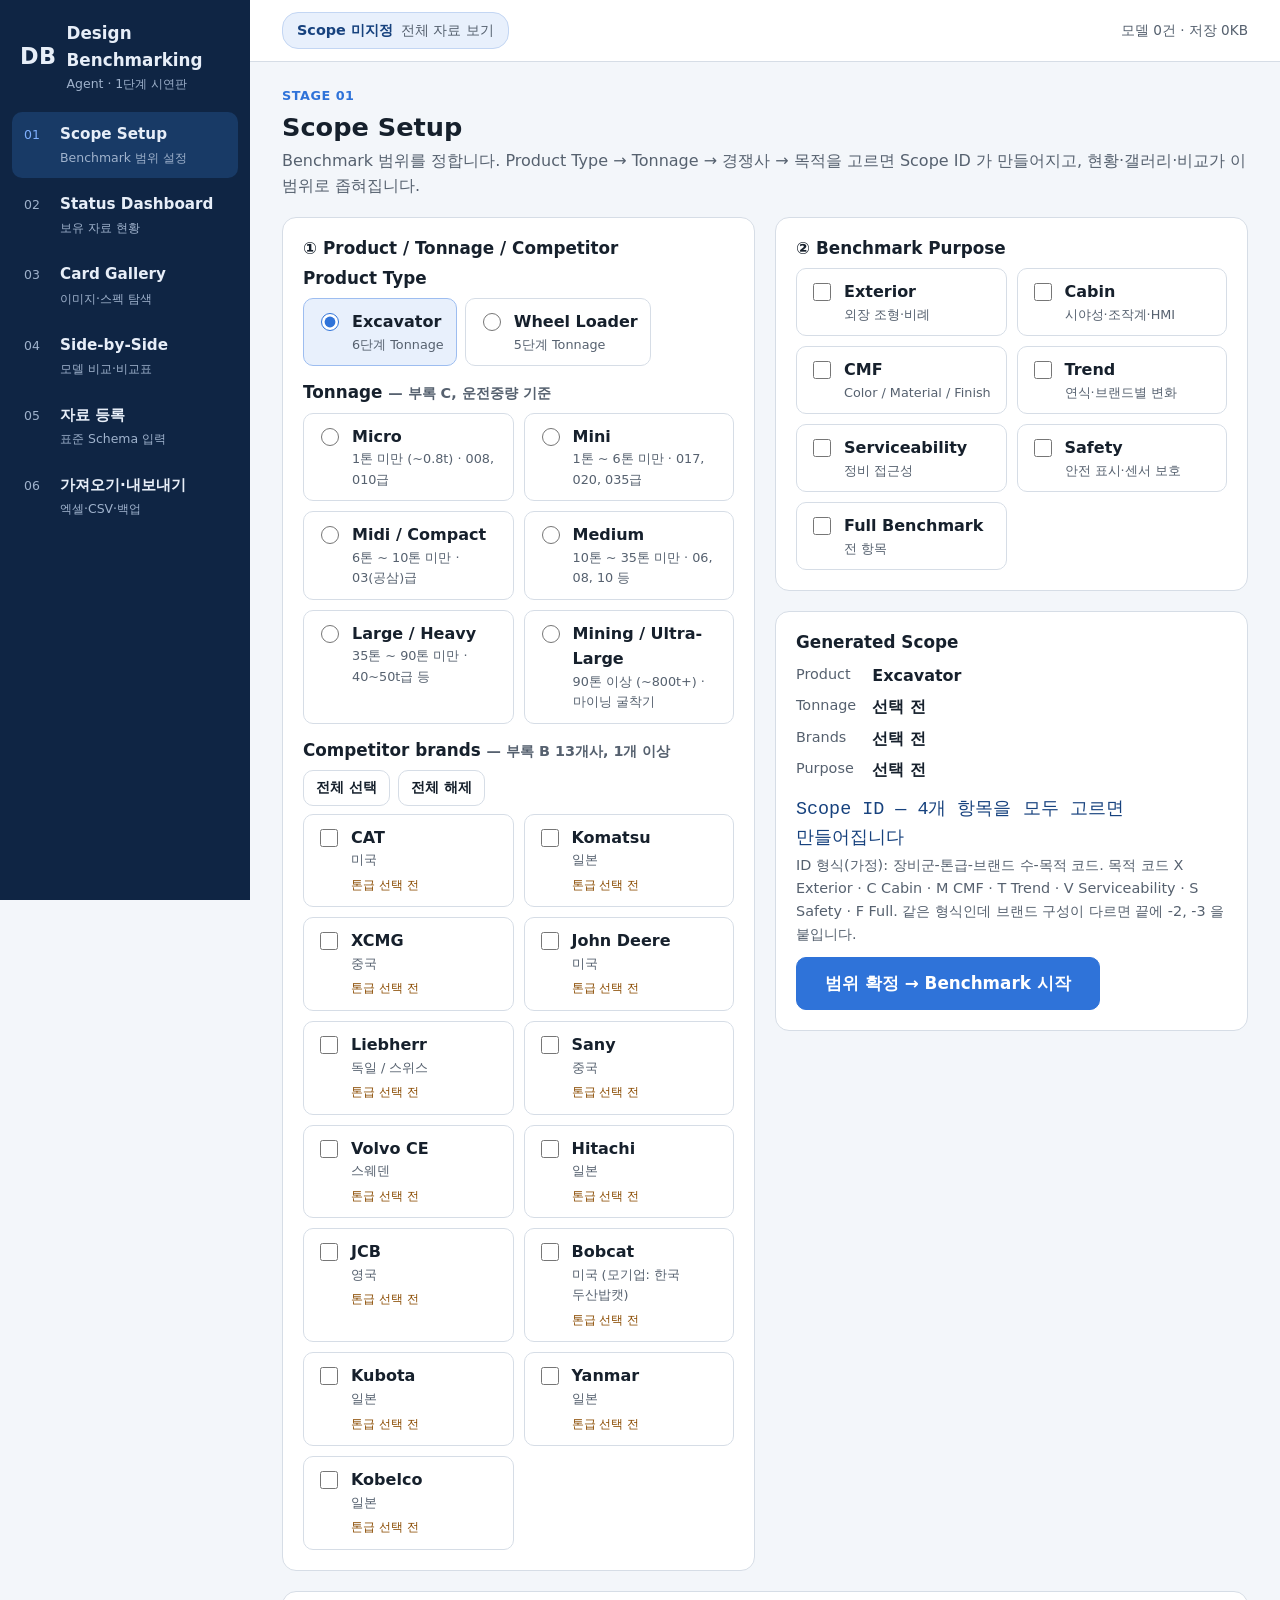
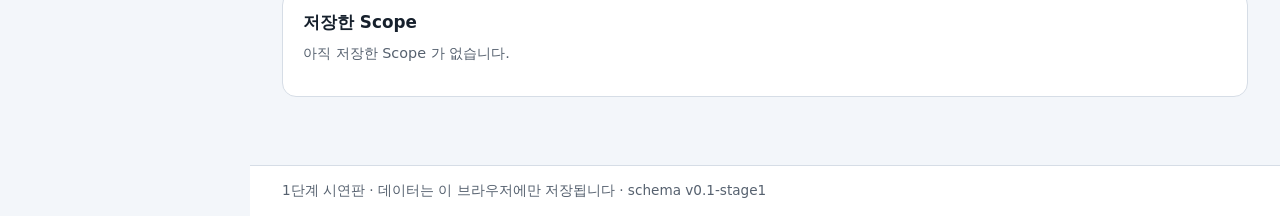
==== index.html @ 69546112 "1단계 개발 — Design Benchmarking 도구 (Scope 설정·자료 등록·대시보드·갤러리·나란히 비교·내보내기) Co-Authored-By: Claude Opus 5." ====
<!doctype html>
<html lang="ko">
<head>
  <meta charset="utf-8">
  <meta name="viewport" content="width=device-width, initial-scale=1">
  <title>Design Benchmarking Agent — 1단계</title>
  <meta name="description" content="Product Type·Tonnage·경쟁사·목적으로 Scope를 정하고, 경쟁사 장비 자료를 표준 Schema로 등록해 현황·갤러리·Side-by-Side 비교·비교표 내보내기를 하는 브라우저 도구(1단계 시연판)">
  <meta name="robots" content="noindex">
  <link rel="stylesheet" href="css/style.css">
</head>
<body>
  <a class="skip" href="#main">본문으로 건너뛰기</a>
  <div class="shell">
    <aside class="side" aria-label="주 메뉴">
      <a class="brand" href="#/scope">
        <span class="brand-mark" aria-hidden="true">DB</span>
        <span class="brand-text">
          <span class="brand-name">Design Benchmarking</span>
          <span class="brand-sub">Agent · 1단계 시연판</span>
        </span>
      </a>
      <nav class="nav" id="nav"></nav>
    </aside>

    <div class="body">
      <header class="topbar">
        <a class="scope-chip" id="scopeChip" href="#/scope"></a>
        <span class="topbar-note" id="storeNote"></span>
      </header>
      <div id="sampleBanner" class="sample-banner" hidden></div>
      <main id="main" class="main" tabindex="-1"></main>
      <footer class="site-footer">
        1단계 시연판 · 데이터는 이 브라우저에만 저장됩니다 · schema <span id="schemaVer"></span>
      </footer>
    </div>
  </div>

  <div id="toast" class="toast" role="status" aria-live="polite" hidden></div>

  <dialog id="dialog" class="dialog">
    <form method="dialog" class="dialog-body">
      <h2 id="dialogTitle"></h2>
      <div id="dialogContent"></div>
      <div class="dialog-actions" id="dialogActions"></div>
    </form>
  </dialog>

  <!-- 로컬 파일(file://)로 열어도 돌도록 module 이 아닌 일반 스크립트로 불러옵니다 -->
  <script src="vendor/xlsx.full.min.js"></script>
  <script src="js/logic.js"></script>
  <script src="js/sample-data.js"></script>
  <script src="js/store.js"></script>
  <script src="js/app.js"></script>
</body>
</html>
---- css/style.css ----
/* Design Benchmarking Agent — 1단계 화면 스타일
   화면 구성은 제출자 웹 프로토타입(짙은 남색 사이드바 + 밝은 본문 + 파란 강조)을 따릅니다.
   360px 까지 반응형, 좁은 화면에서는 사이드바가 위쪽 메뉴로 바뀝니다. */
:root {
  --container-pad: 16px;
  --bg: #f3f6fa;
  --surface: #ffffff;
  --text: #16202c;
  --muted: #56616f;
  --line: #d6dde6;
  --primary: #2f73d9;
  --primary-dark: #215cb4;
  --primary-soft: #e8f0fc;
  --on-primary: #ffffff;
  --side: #0f2544;
  --side-2: #183a66;
  --on-side: #e7eef8;
  --on-side-muted: #9fb2cc;
  --danger: #b3261e;
  --warn-bg: #fff4d6;
  --ok: #1b6e3a;
  --fact: #1b6e3a;
  --obs: #8a4b00;
  --radius: 10px;
}
@media (min-width: 640px) { :root { --container-pad: 24px; } }
@media (min-width: 1024px) { :root { --container-pad: 32px; } }

*, *::before, *::after { box-sizing: border-box; }
html { -webkit-text-size-adjust: 100%; }
body {
  margin: 0;
  background: var(--bg);
  color: var(--text);
  font-family: "Pretendard", "Apple SD Gothic Neo", "Malgun Gothic", "Noto Sans KR", system-ui, sans-serif;
  font-size: 16px;
  line-height: 1.6;
  word-break: keep-all;
  overflow-wrap: break-word;
}
button, input, select, textarea { font: inherit; color: inherit; }
input[type="file"] { max-width: 100%; }
img { max-width: 100%; display: block; }
h1, h2, h3 { line-height: 1.3; margin: 0 0 .5em; }
h1 { font-size: 1.6rem; }
h2 { font-size: 1.2rem; }
h3 { font-size: 1.05rem; }
p { margin: 0 0 .75em; }
a { color: var(--primary); }
.sr { position: absolute; width: 1px; height: 1px; overflow: hidden; clip: rect(0 0 0 0); white-space: nowrap; }
.skip { position: absolute; left: -999px; }
.skip:focus { left: 8px; top: 8px; background: #fff; padding: 8px; z-index: 50; }
[hidden] { display: none !important; }

/* ── 뼈대: 사이드바 + 본문 ─────────────────── */
.shell { display: grid; grid-template-columns: 250px minmax(0, 1fr); min-height: 100vh; }
.side { background: var(--side); color: var(--on-side); padding: 20px 12px; position: sticky; top: 0; height: 100vh; overflow-y: auto; }
.brand { display: flex; align-items: center; gap: 10px; text-decoration: none; color: var(--on-side); padding: 0 8px 18px; }
.brand-mark { font-weight: 800; font-size: 1.4rem; letter-spacing: .02em; }
.brand-text { display: flex; flex-direction: column; min-width: 0; }
.brand-name { font-weight: 800; font-size: 1.05rem; }
.brand-sub { font-size: .78rem; color: var(--on-side-muted); }
.nav { display: flex; flex-direction: column; gap: 4px; }
.nav a {
  display: grid; grid-template-columns: 28px minmax(0, 1fr); gap: 2px 8px; align-items: baseline;
  padding: 10px 12px; border-radius: var(--radius); color: var(--on-side); text-decoration: none;
}
.nav a .no { font-size: .78rem; color: var(--on-side-muted); }
.nav a .t { font-weight: 700; font-size: .95rem; }
.nav a .s { grid-column: 2; font-size: .78rem; color: var(--on-side-muted); }
.nav a:hover { background: rgba(255, 255, 255, .06); }
.nav a[aria-current="page"] { background: var(--side-2); }
.nav a[aria-current="page"] .no { color: #7fb0ff; }

.body { min-width: 0; display: flex; flex-direction: column; }
.topbar {
  display: flex; flex-wrap: wrap; align-items: center; gap: 8px 16px;
  padding: 12px var(--container-pad); background: var(--surface); border-bottom: 1px solid var(--line);
  position: sticky; top: 0; z-index: 10;
}
.scope-chip {
  display: inline-flex; flex-wrap: wrap; gap: 2px 8px; align-items: center; min-width: 0; max-width: 100%;
  padding: 6px 14px; border-radius: 16px; background: var(--primary-soft); border: 1px solid #c3d6f3;
  color: #17427e; font-weight: 700; font-size: .9rem; text-decoration: none;
}
.scope-chip .dim { font-weight: 500; color: var(--muted); }
.topbar-note { margin-left: auto; font-size: .85rem; color: var(--muted); }
.sample-banner { background: var(--warn-bg); border-bottom: 1px solid #e8cf85; color: #5a4400; font-size: .92rem; padding: 8px var(--container-pad); }
.main { padding: 24px var(--container-pad) 48px; width: 100%; max-width: calc(1280px + 2 * var(--container-pad)); }
.main:focus { outline: none; }
.site-footer { margin-top: auto; border-top: 1px solid var(--line); background: var(--surface); color: var(--muted); font-size: .85rem; padding: 14px var(--container-pad); }

@media (max-width: 1023px) {
  .shell { grid-template-columns: minmax(0, 1fr); }
  .side { position: static; height: auto; padding: 12px var(--container-pad); }
  .brand { padding: 0 0 10px; }
  .nav { flex-direction: row; flex-wrap: wrap; gap: 4px; }
  .nav a { display: inline-flex; gap: 6px; padding: 6px 10px; }
  .nav a .s { display: none; }
  .topbar { position: static; }
}

/* ── 공통 부품 ─────────────────────────── */
.stage { font-size: .8rem; font-weight: 800; color: var(--primary); letter-spacing: .04em; margin-bottom: 4px; }
.page-head { display: flex; flex-wrap: wrap; align-items: flex-end; gap: 8px 16px; margin-bottom: 18px; }
.page-head .titles { margin-right: auto; min-width: 0; }
.page-head h1 { margin: 0; }
.page-head .lead { color: var(--muted); margin: 4px 0 0; }
.card { background: var(--surface); border: 1px solid var(--line); border-radius: 14px; padding: 20px; margin-bottom: 20px; min-width: 0; }
.card > h2 { font-size: 1.05rem; }
.note { color: var(--muted); font-size: .9rem; }
.grid-2 { display: grid; grid-template-columns: repeat(2, minmax(0, 1fr)); gap: 20px; }
@media (max-width: 900px) { .grid-2 { grid-template-columns: minmax(0, 1fr); } }

.btn {
  display: inline-flex; align-items: center; justify-content: center; gap: 8px;
  min-height: 44px; padding: 8px 16px; border-radius: var(--radius);
  border: 1px solid var(--line); background: var(--surface); cursor: pointer; font-weight: 700; text-decoration: none; color: var(--text);
}
.btn:hover { border-color: var(--primary); }
.btn:disabled { opacity: .5; cursor: not-allowed; }
.btn-primary { background: var(--primary); color: var(--on-primary); border-color: var(--primary); }
.btn-primary:hover { background: var(--primary-dark); }
.btn-danger { color: var(--danger); border-color: var(--danger); }
.btn-sm { min-height: 36px; padding: 4px 12px; font-size: .9rem; }
.btn-big { min-height: 52px; font-size: 1.05rem; padding: 12px 28px; }
.btn-row { display: flex; flex-wrap: wrap; gap: 8px; }

/* 선택 칸(Scope Setup) */
.seg { display: flex; flex-wrap: wrap; gap: 8px; }
.opt-grid { display: grid; grid-template-columns: repeat(auto-fill, minmax(180px, 1fr)); gap: 10px; }
.opt {
  position: relative; display: flex; gap: 10px; align-items: flex-start; padding: 10px 12px; min-height: 52px;
  border: 1px solid var(--line); border-radius: var(--radius); background: var(--surface); cursor: pointer; min-width: 0;
}
.opt input { margin-top: 4px; flex: none; width: 18px; height: 18px; accent-color: var(--primary); }
.opt .t { font-weight: 700; display: block; }
.opt .s { font-size: .8rem; color: var(--muted); display: block; }
.opt:has(input:checked) { background: var(--primary-soft); border-color: #9dbdf0; }
.opt .avail { font-size: .78rem; color: var(--muted); }
.opt .avail.zero { color: var(--obs); }
.summary { display: grid; grid-template-columns: max-content minmax(0, 1fr); gap: 6px 16px; margin: 0; }
.summary dt { color: var(--muted); font-size: .9rem; }
.summary dd { margin: 0; font-weight: 700; min-width: 0; }
.scope-id { font-family: ui-monospace, Menlo, Consolas, monospace; font-size: 1.15rem; color: #17427e; }

/* 양식 */
.form-grid { display: grid; grid-template-columns: repeat(3, minmax(0, 1fr)); gap: 14px 18px; }
.form-grid .span-all { grid-column: 1 / -1; }
@media (max-width: 1100px) { .form-grid { grid-template-columns: repeat(2, minmax(0, 1fr)); } }
@media (max-width: 560px) { .form-grid { grid-template-columns: minmax(0, 1fr); } }
.field { display: flex; flex-direction: column; gap: 4px; min-width: 0; }
.field > span { font-weight: 700; font-size: .9rem; }
.field > span .req { color: var(--danger); margin-left: 4px; }
.field input, .field select, .field textarea {
  width: 100%; min-height: 44px; padding: 8px 10px; border: 1px solid var(--line); border-radius: var(--radius); background: var(--surface);
}
.field textarea { min-height: 80px; resize: vertical; }
.field .hint { font-size: .82rem; color: var(--muted); }
.field .err { color: var(--danger); font-size: .88rem; }
.field.invalid input, .field.invalid select, .field.invalid textarea { border-color: var(--danger); }
fieldset.block { border: 1px solid var(--line); border-radius: 14px; padding: 16px 18px 18px; margin: 0 0 18px; background: var(--surface); min-width: 0; }
fieldset.block legend { font-weight: 800; padding: 0 6px; }
.kind { display: inline-block; font-size: .75rem; font-weight: 800; padding: 1px 8px; border-radius: 999px; margin-left: 6px; vertical-align: middle; }
.kind.fact { background: #e3f3e8; color: var(--fact); }
.kind.obs { background: #fdf0dc; color: var(--obs); }
.kind.meta { background: #eef1f5; color: var(--muted); }
.submit-bar { display: flex; justify-content: flex-end; gap: 8px; flex-wrap: wrap; position: sticky; bottom: 0; background: var(--bg); padding: 12px 0; }

/* 이미지 목록(등록 화면) */
.media-list { display: grid; grid-template-columns: repeat(auto-fill, minmax(200px, 1fr)); gap: 12px; margin-top: 12px; }
.media-item { border: 1px solid var(--line); border-radius: var(--radius); padding: 8px; display: flex; flex-direction: column; gap: 6px; min-width: 0; background: #fafbfd; }
.media-item .thumb { aspect-ratio: 4 / 3; background: #e9eef4; border-radius: 6px; display: flex; align-items: center; justify-content: center; overflow: hidden; color: var(--muted); font-size: .85rem; text-align: center; padding: 6px; }
.media-item .thumb img { width: 100%; height: 100%; object-fit: contain; }
.media-item select, .media-item input { width: 100%; min-height: 38px; padding: 4px 8px; border: 1px solid var(--line); border-radius: 8px; background: #fff; }

/* 표 */
.table-wrap { overflow-x: auto; border: 1px solid var(--line); border-radius: var(--radius); background: var(--surface); }
table.list { width: 100%; border-collapse: collapse; font-size: .92rem; }
table.list th, table.list td { padding: 8px 10px; border-bottom: 1px solid var(--line); text-align: left; vertical-align: top; }
table.list th { background: #eef2f7; white-space: nowrap; }
table.list td.num, table.list th.num { text-align: right; white-space: nowrap; }
table.list td.zero { color: #a3adba; }
table.list tr.differs td { background: #fffaf0; }
table.list td.blk { color: var(--muted); font-size: .82rem; white-space: nowrap; }
.heat-1 { background: #eef4fd; } .heat-2 { background: #d9e7fb; } .heat-3 { background: #bcd4f7; }

/* 통계 타일 */
.tiles { display: grid; grid-template-columns: repeat(4, minmax(0, 1fr)); gap: 12px; margin-bottom: 20px; }
@media (max-width: 900px) { .tiles { grid-template-columns: repeat(2, minmax(0, 1fr)); } }
.tile { background: var(--surface); border: 1px solid var(--line); border-radius: 14px; padding: 14px 16px; min-width: 0; }
.tile .k { font-size: .85rem; color: var(--muted); }
.tile .v { font-size: 1.6rem; font-weight: 800; }

/* 갤러리 */
.filters { display: grid; grid-template-columns: repeat(auto-fit, minmax(150px, 1fr)); gap: 12px; align-items: end; }
.gallery { display: grid; grid-template-columns: repeat(auto-fill, minmax(230px, 1fr)); gap: 16px; }
.mcard { background: var(--surface); border: 1px solid var(--line); border-radius: 14px; overflow: hidden; display: flex; flex-direction: column; min-width: 0; }
.mcard.picked { border-color: var(--primary); box-shadow: 0 0 0 2px var(--primary-soft); }
.mcard .img { aspect-ratio: 4 / 3; background: #e9eef4; display: flex; align-items: center; justify-content: center; color: var(--muted); font-size: .9rem; }
.mcard .img img { width: 100%; height: 100%; object-fit: contain; }
.mcard .bd { padding: 12px 14px; display: flex; flex-direction: column; gap: 6px; flex: 1; }
.mcard .nm { font-weight: 800; }
.mcard .nm a { color: var(--text); text-decoration: none; }
.mcard .nm a:hover { color: var(--primary); }
.mcard .spec { font-size: .85rem; color: var(--muted); }
.mcard .ft { display: flex; flex-wrap: wrap; gap: 6px; padding: 0 14px 14px; }
.tags { display: flex; flex-wrap: wrap; gap: 6px; }
.tag { display: inline-block; padding: 2px 10px; border-radius: 999px; background: var(--primary-soft); color: #17427e; font-size: .78rem; font-weight: 700; }
.tag.muted { background: #eef1f5; color: var(--muted); }
.tag.warn { background: #fdecea; color: #7a1c14; }
.tag.ok { background: #e3f3e8; color: var(--ok); }

/* Side-by-Side */
.sbs { display: grid; gap: 12px; }
.sbs-row { display: grid; grid-template-columns: 120px repeat(var(--n), minmax(0, 1fr)); gap: 12px; align-items: start; }
.sbs-row .lab { font-weight: 800; font-size: .9rem; padding-top: 6px; }
.sbs-cell { background: var(--surface); border: 1px solid var(--line); border-radius: 10px; min-width: 0; overflow: hidden; }
.sbs-cell .img { aspect-ratio: 4 / 3; background: #e9eef4; display: flex; align-items: center; justify-content: center; color: var(--muted); font-size: .85rem; text-align: center; padding: 4px; }
.sbs-cell .img img { width: 100%; height: 100%; object-fit: contain; }
.sbs-cell .cap { padding: 6px 10px; font-weight: 700; font-size: .9rem; }
@media (max-width: 700px) {
  .sbs-row { grid-template-columns: repeat(2, minmax(0, 1fr)); }
  .sbs-row .lab { grid-column: 1 / -1; padding-top: 0; }
}

/* 상세 */
.detail-top { display: grid; grid-template-columns: minmax(0, 3fr) minmax(0, 2fr); gap: 20px; }
@media (max-width: 900px) { .detail-top { grid-template-columns: minmax(0, 1fr); } }
.viewer .main-img { aspect-ratio: 4 / 3; background: #e9eef4; border-radius: 10px; display: flex; align-items: center; justify-content: center; overflow: hidden; color: var(--muted); }
.viewer .main-img img { width: 100%; height: 100%; object-fit: contain; }
.thumbs { display: flex; flex-wrap: wrap; gap: 8px; margin-top: 10px; }
.thumbs button { border: 2px solid var(--line); border-radius: 8px; background: #fff; padding: 4px 8px; cursor: pointer; font-size: .82rem; font-weight: 700; min-height: 36px; }
.thumbs button[aria-pressed="true"] { border-color: var(--primary); color: var(--primary); }
dl.kvs { display: grid; grid-template-columns: max-content minmax(0, 1fr); gap: 4px 14px; margin: 0; font-size: .92rem; }
dl.kvs dt { color: var(--muted); }
dl.kvs dd { margin: 0; min-width: 0; }
.blocks { display: grid; grid-template-columns: repeat(2, minmax(0, 1fr)); gap: 16px; }
@media (max-width: 900px) { .blocks { grid-template-columns: minmax(0, 1fr); } }

/* 가져오기 */
.map-grid { display: grid; grid-template-columns: repeat(auto-fill, minmax(260px, 1fr)); gap: 10px 16px; }
.map-row { display: flex; flex-direction: column; gap: 4px; min-width: 0; border: 1px solid var(--line); border-radius: 10px; padding: 8px 10px; background: #fafbfd; }
.map-row .col { font-weight: 800; }
.map-row .ex { font-size: .8rem; color: var(--muted); overflow: hidden; text-overflow: ellipsis; white-space: nowrap; }
.map-row select { min-height: 38px; border: 1px solid var(--line); border-radius: 8px; padding: 4px 8px; background: #fff; width: 100%; }

.alert { padding: 10px 14px; border-radius: var(--radius); margin: 10px 0; }
.alert.warn { background: #fdecea; color: #7a1c14; }
.alert.info { background: #eaf1fa; color: #123a66; }
.empty { text-align: center; padding: 40px 16px; color: var(--muted); }

/* 대화상자·알림 */
.dialog { border: none; border-radius: 12px; padding: 0; width: min(640px, calc(100vw - 32px)); max-height: calc(100vh - 32px); }
.dialog::backdrop { background: rgba(0, 0, 0, .45); }
.dialog-body { padding: 20px; }
.dialog-actions { display: flex; justify-content: flex-end; gap: 8px; margin-top: 16px; flex-wrap: wrap; }
.toast { position: fixed; left: 50%; bottom: 24px; transform: translateX(-50%); background: #1b2430; color: #fff; padding: 12px 18px; border-radius: var(--radius); z-index: 100; max-width: calc(100vw - 32px); }
.toast.error { background: var(--danger); }

/* 인쇄: 비교표만 */
@media print {
  .side, .topbar, .site-footer, .sample-banner, .no-print, .toast { display: none !important; }
  .shell { display: block; }
  body { background: #fff; font-size: 11pt; }
  .main { padding: 0; max-width: none; }
  .card { border: none; padding: 0; }
  .table-wrap { overflow: visible; border: none; }
  table.list th, table.list td { padding: 4px 6px; }
  .print-only { display: block !important; }
  .sbs-row { break-inside: avoid; }
}
.print-only { display: none; }
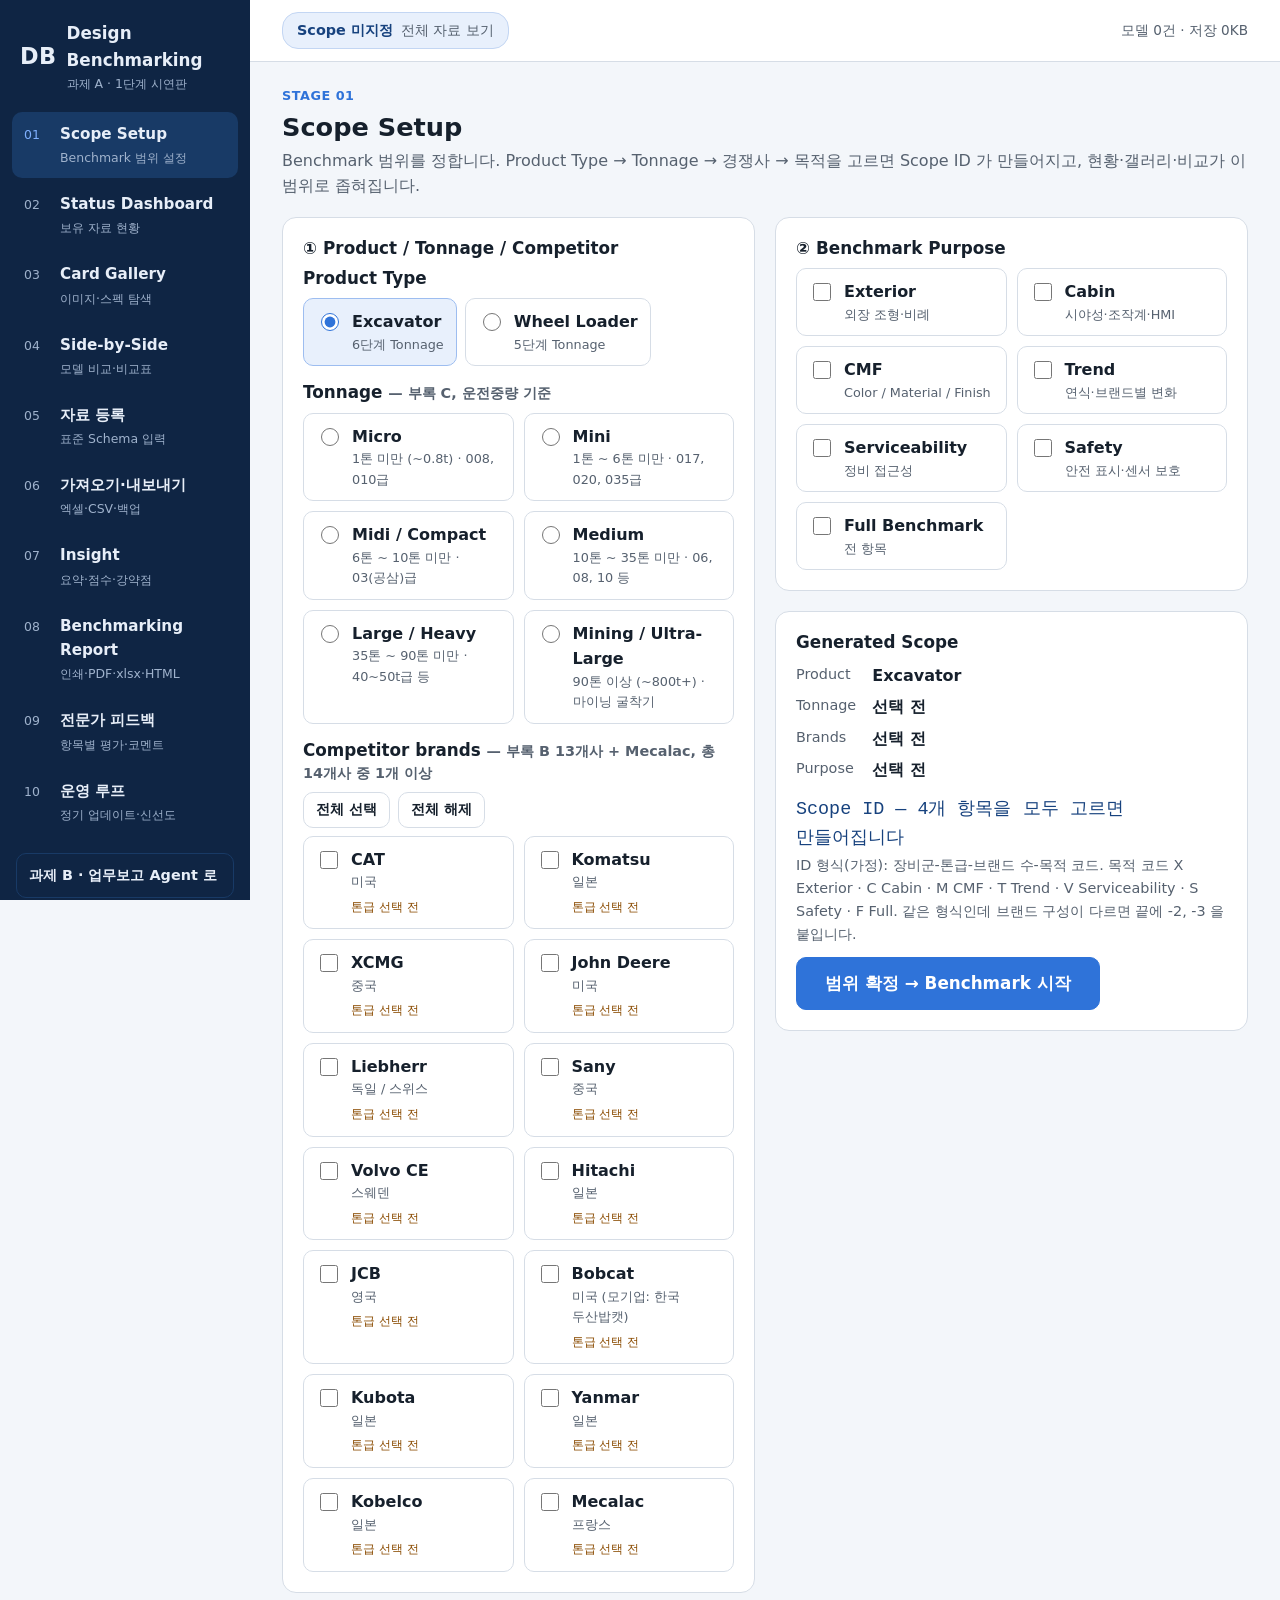
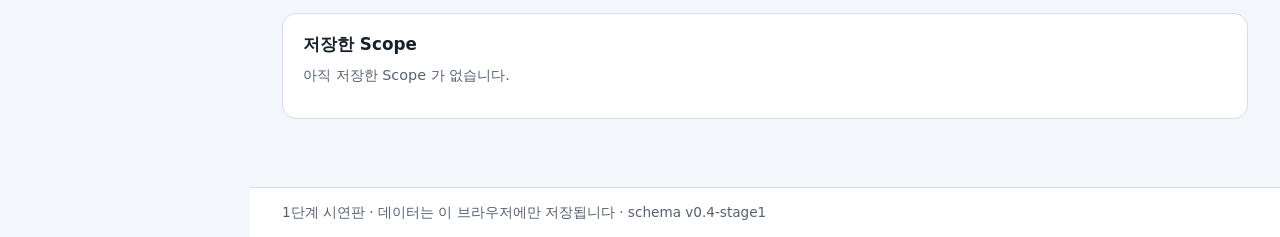
==== commit ac43698e: "오후 늦게 답변 반영 — 과제 A 평가 기준 자료 8기준·20년, 과제 B 클래식 Outlook 내보내기·주간 양식 표, 공용 사내 LLM(OpenAI 호환) 연결 과제 A - 평" ====
--- a/index.html
+++ b/index.html
@@ -16,10 +16,11 @@
         <span class="brand-mark" aria-hidden="true">DB</span>
         <span class="brand-text">
           <span class="brand-name">Design Benchmarking</span>
-          <span class="brand-sub">Agent · 1단계 시연판</span>
+          <span class="brand-sub">과제 A · 1단계 시연판</span>
         </span>
       </a>
       <nav class="nav" id="nav"></nav>
+      <a class="side-switch" href="report/index.html">과제 B · 업무보고 Agent 로</a>
     </aside>
 
     <div class="body">
@@ -50,6 +51,8 @@
   <script src="js/logic.js"></script>
   <script src="js/sample-data.js"></script>
   <script src="js/store.js"></script>
+  <script src="js/ai-endpoint.js"></script>
+  <script src="js/ai-panel.js"></script>
   <script src="js/app.js"></script>
 </body>
 </html>
--- a/css/style.css
+++ b/css/style.css
@@ -259,6 +259,26 @@
 .toast.error { background: var(--danger); }
 
 /* 인쇄: 비교표만 */
+/* ── 2026-09-29 추가: 07 Insight · 08 Report · 09 피드백 · 10 운영 루프 ── */
+table.list td.up { background: #e3f4e8; }
+table.list td.down { background: #fde8e6; }
+table.list tr.sum th, table.list tr.sum td { background: #eef2f7; font-weight: 700; }
+table.list td.pre { white-space: pre-line; min-width: 200px; }
+.sw-grid { display: grid; grid-template-columns: repeat(auto-fit, minmax(min(100%, 260px), 1fr)); gap: 12px; }
+.sw-card { border: 1px solid var(--line); border-radius: var(--radius); padding: 12px 14px; min-width: 0; }
+.sw-card h3 { margin: 0 0 6px; }
+.sw-card ul { margin: 2px 0 8px; padding-left: 20px; }
+.sw-k { font-weight: 800; font-size: .88rem; }
+.sw-k.ok { color: var(--ok); }
+.sw-k.bad { color: var(--danger); }
+ol.loop { list-style: none; margin: 0; padding: 0; display: grid; gap: 8px; }
+ol.loop li { display: flex; flex-wrap: wrap; align-items: center; justify-content: space-between; gap: 8px; border: 1px solid var(--line); border-radius: var(--radius); padding: 6px 10px; }
+ol.loop li.done { background: #eef8f1; border-color: #b9dfc5; }
+ol.loop li .opt { border: 0; padding: 0; min-height: 44px; flex: 1 1 220px; }
+.nav a .s.badge-warn { color: #ffd98a; font-weight: 700; }
+.rp-screen { padding: 24px; }
+.rp-screen .rp-fb { margin-top: 8px; }
+
 @media print {
   .side, .topbar, .site-footer, .sample-banner, .no-print, .toast { display: none !important; }
   .shell { display: block; }
@@ -271,3 +291,53 @@
   .sbs-row { break-inside: avoid; }
 }
 .print-only { display: none; }
+
+/* ── 과제 전환 링크 (2026-09-29, 과제 B 추가) ── */
+.side-switch {
+  display: block; margin: 18px 4px 0; padding: 10px 12px; border: 1px solid var(--side-2); border-radius: var(--radius);
+  color: var(--on-side); text-decoration: none; font-weight: 700; font-size: .9rem;
+}
+.side-switch:hover { background: rgba(255, 255, 255, .06); }
+@media (max-width: 1023px) { .side-switch { display: inline-block; margin: 8px 0 0; padding: 6px 10px; } }
+
+/* ── 과제 B · 업무보고 Agent ── */
+.drop { display: flex; flex-wrap: wrap; align-items: center; gap: 10px 16px; padding: 22px; border: 2px dashed var(--line); border-radius: 14px; background: #fafbfd; margin-bottom: 12px; }
+.drop.over { border-color: var(--primary); background: var(--primary-soft); }
+.btn input[type="file"] { position: absolute; width: 1px; height: 1px; overflow: hidden; clip: rect(0 0 0 0); }
+.btn { position: relative; }
+.pj-rows { display: grid; gap: 10px; margin-bottom: 12px; }
+.pj-row { display: grid; grid-template-columns: minmax(0, 1fr) minmax(0, 2fr) auto; gap: 10px; align-items: end; }
+@media (max-width: 700px) { .pj-row { grid-template-columns: minmax(0, 1fr); } }
+.nowrap { white-space: nowrap; }
+.att { font-size: .82rem; color: var(--muted); }
+a.evlink { display: inline-block; margin: 0 6px 2px 0; font-weight: 800; font-size: .85rem; }
+table.list.items td { min-width: 90px; }
+table.list.items td.wide { min-width: 260px; }
+table.list.items select, table.list.items input[type="text"], table.list.items input[type="date"], table.list.items textarea {
+  width: 100%; min-height: 36px; padding: 4px 6px; border: 1px solid var(--line); border-radius: 8px; background: #fff;
+}
+table.list.items textarea { resize: vertical; }
+table.list tr.excluded td { opacity: .5; }
+table.list tr.inferred textarea { font-style: italic; }
+.mono { font-family: ui-monospace, Menlo, Consolas, monospace; font-size: .85rem; }
+.steps { margin: 8px 0 12px; padding-left: 22px; }
+.steps li { margin: 4px 0; }
+pre.mail-body { white-space: pre-wrap; word-break: keep-all; overflow-wrap: break-word; font-family: inherit; background: #fafbfd; border: 1px solid var(--line); border-radius: var(--radius); padding: 12px 14px; margin: 0 0 10px; }
+.paper { padding: 28px; }
+.paper .rp h1 { font-size: 1.4rem; }
+.paper .rp h2 { font-size: 1.1rem; }
+.paper .rp a.ev { text-decoration: none; }
+@media (max-width: 700px) {
+  .paper { padding: 16px; }
+  .paper .rp table { display: block; overflow-x: auto; } /* 좁은 화면에서는 표만 옆으로 밀어 봅니다 */
+}
+@media print {
+  .task-b .paper { border: none; padding: 0; }
+}
+
+/* 2026-09-29 오후 늦게 — 평가 8기준 표 · AI 연결 설정 */
+.blocks > .span-all { grid-column: 1 / -1; }
+.eval-table th[scope="row"] { min-width: 220px; }
+.eval-table td select { min-width: 84px; }
+.eval-table td input { min-width: 220px; width: 100%; }
+.ai-send { display: inline-flex; align-items: center; flex-wrap: wrap; gap: 4px; }
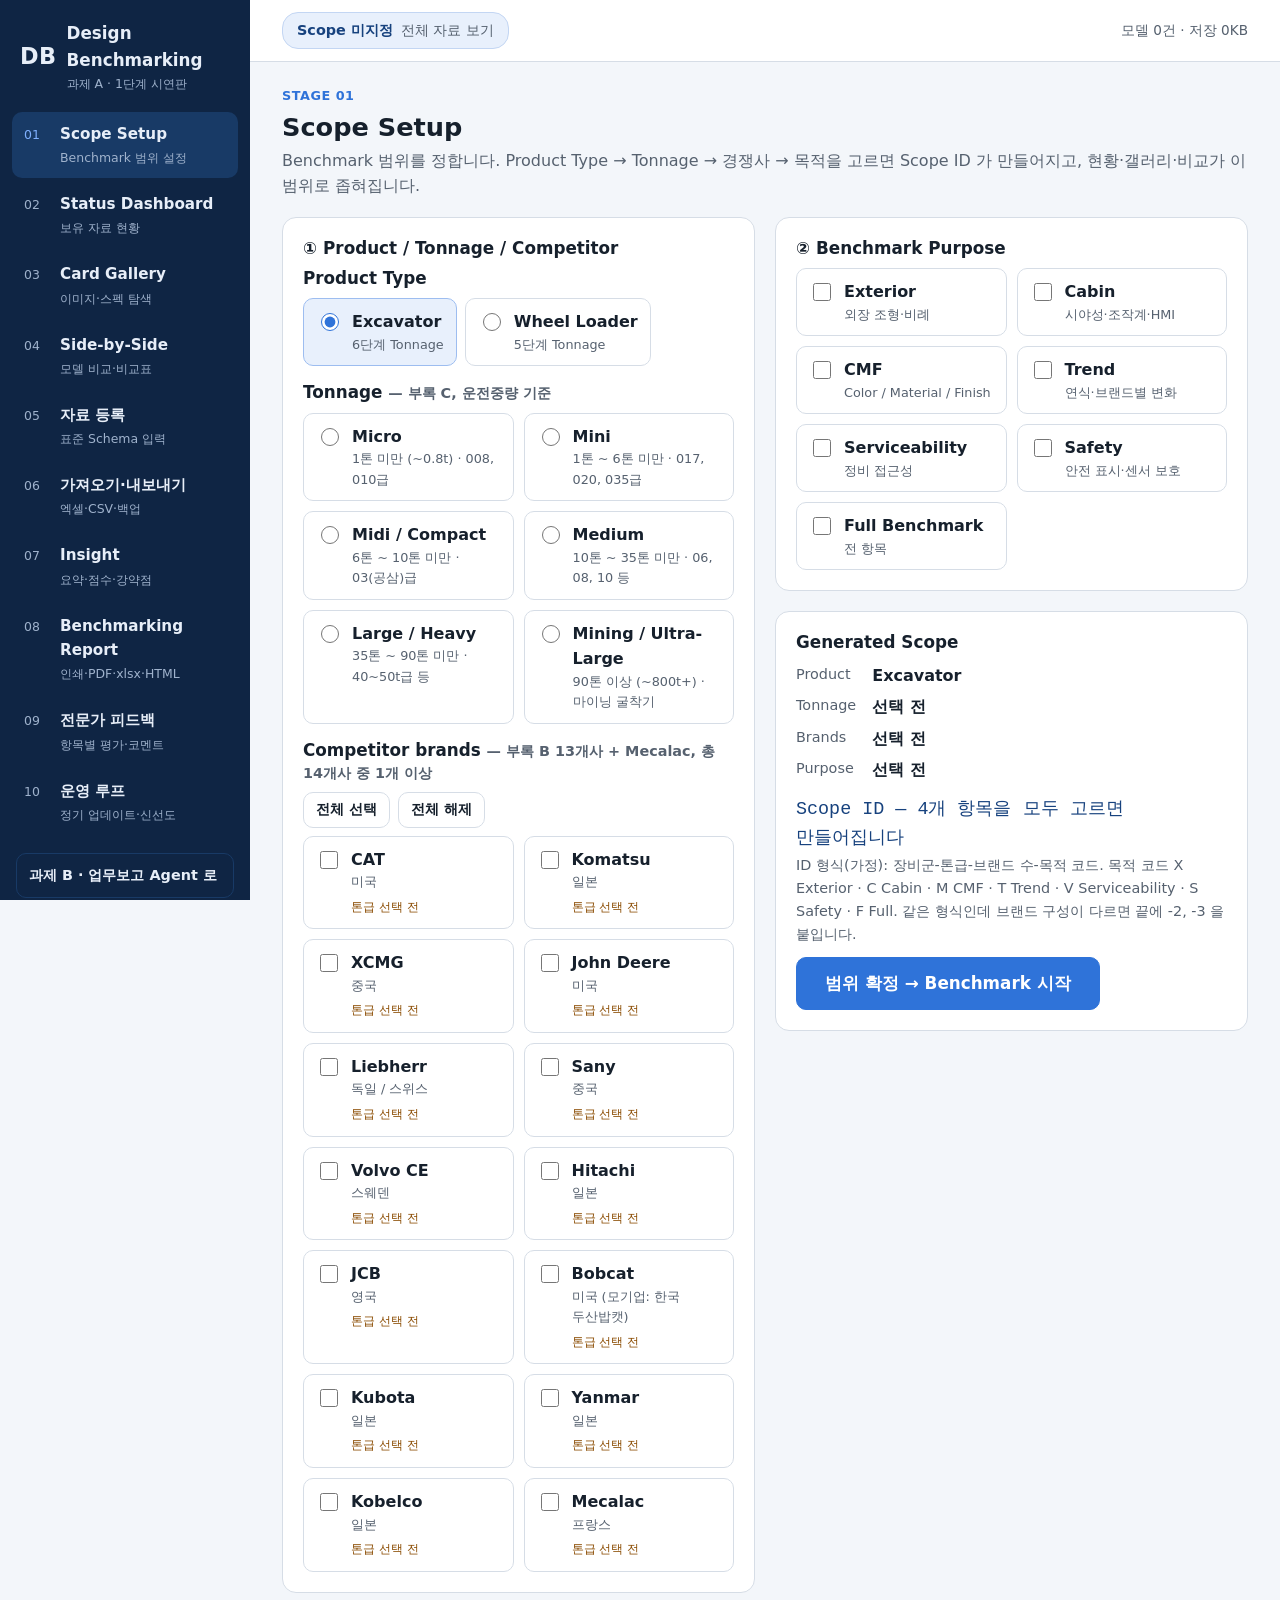
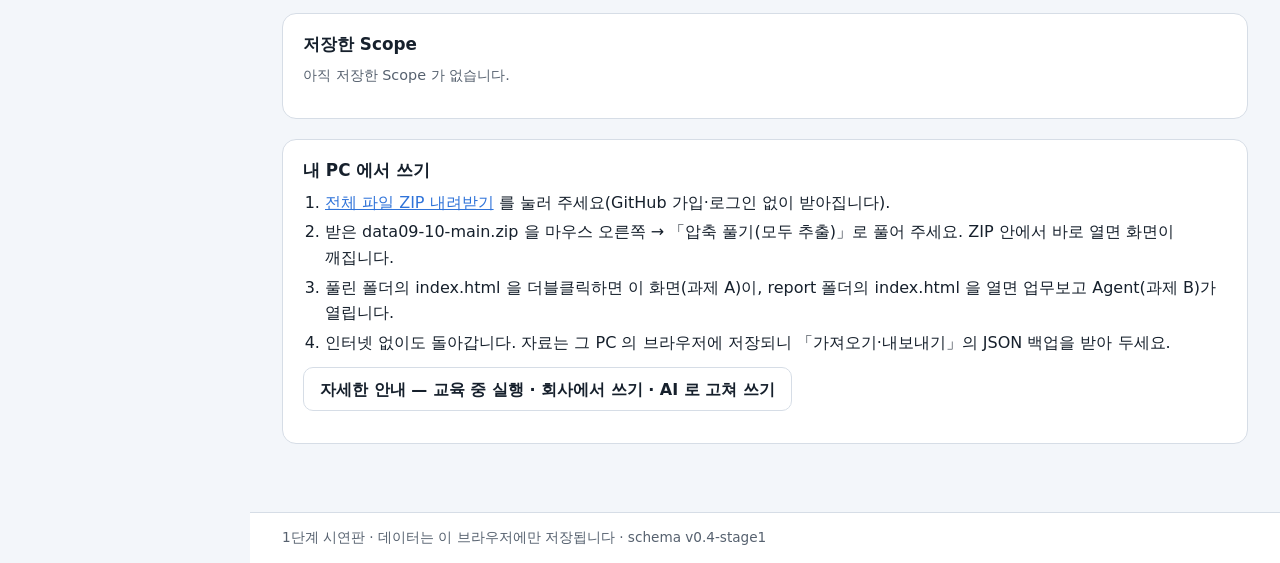
==== commit a17c62ea: "2026-09-30 반영 — 보고서 목적별 비중 프로필(버전 관리)·Radar Chart·내 PC 에서 쓰기 안내·질문 4개 답변 - 비중 프로필 6개(종합 = 평가 기준 자료 권" ====
--- a/index.html
+++ b/index.html
@@ -21,6 +21,7 @@
       </a>
       <nav class="nav" id="nav"></nav>
       <a class="side-switch" href="report/index.html">과제 B · 업무보고 Agent 로</a>
+      <a class="side-switch" href="guide.html">내 PC 에서 쓰기 · 고쳐 쓰기 안내</a>
     </aside>
 
     <div class="body">
--- a/css/style.css
+++ b/css/style.css
@@ -341,3 +341,19 @@
 .eval-table td select { min-width: 84px; }
 .eval-table td input { min-width: 220px; width: 100%; }
 .ai-send { display: inline-flex; align-items: center; flex-wrap: wrap; gap: 4px; }
+
+/* 2026-09-30 — 보고서 목적별 비중 · Radar Chart · 내 PC 에서 쓰기 */
+.weight-grid { display: grid; grid-template-columns: repeat(auto-fit, minmax(min(100%, 150px), 1fr)); gap: 10px; margin: 8px 0; }
+.weight-grid input { width: 100%; }
+.wt-ok { color: var(--ok); }
+.wt-bad { color: var(--danger); }
+.radar-box { margin-top: 12px; }
+.radar-fig { margin: 0; display: flex; flex-wrap: wrap; gap: 12px 20px; align-items: center; }
+.radar-fig svg { flex: 1 1 320px; min-width: 0; height: auto; }
+.radar-fig figcaption { flex: 1 1 200px; min-width: 0; }
+.radar-legend { list-style: none; margin: 0; padding: 0; font-size: .92rem; }
+.radar-legend li { margin: 3px 0; }
+.radar-legend .muted { color: var(--muted); }
+.radar-key { display: inline-block; width: 20px; border-top: 3px solid; margin-right: 8px; vertical-align: middle; }
+.local-use ol { margin: 0 0 12px; padding-left: 22px; }
+.local-use li { margin: 4px 0; }
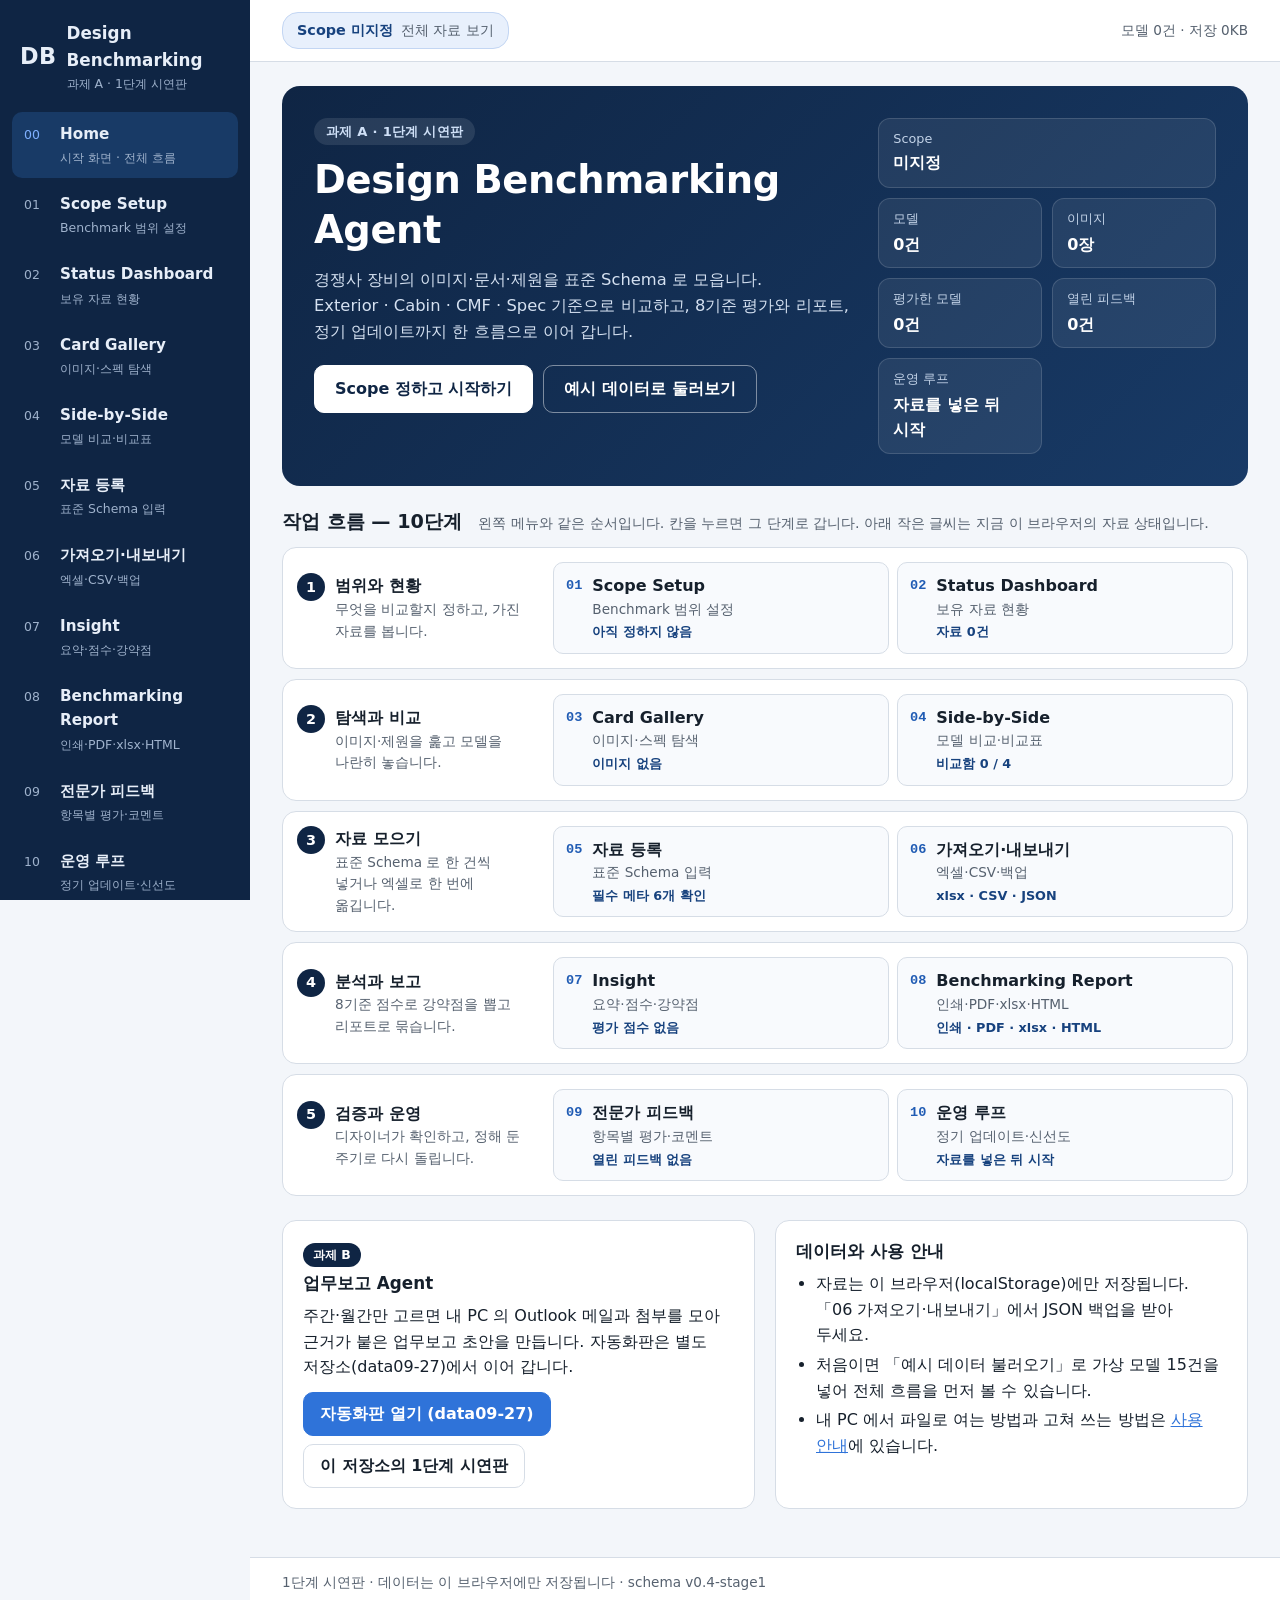
==== commit 7212fa82: "09 전문가 피드백 평가 칸 겹침 수정 · 시작 화면(Home) 추가 - 원인: 글 입력칸용 .field input(폭 100%·높이 44)이 평가 라디오에도 걸려 1~4점 글자가" ====
--- a/index.html
+++ b/index.html
@@ -12,7 +12,7 @@
   <a class="skip" href="#main">본문으로 건너뛰기</a>
   <div class="shell">
     <aside class="side" aria-label="주 메뉴">
-      <a class="brand" href="#/scope">
+      <a class="brand" href="#/home">
         <span class="brand-mark" aria-hidden="true">DB</span>
         <span class="brand-text">
           <span class="brand-name">Design Benchmarking</span>
@@ -20,7 +20,7 @@
         </span>
       </a>
       <nav class="nav" id="nav"></nav>
-      <a class="side-switch" href="report/index.html">과제 B · 업무보고 Agent 로</a>
+      <a class="side-switch" href="https://aebonlee.github.io/data09-27/">과제 B · 업무보고 Agent 로 <span class="side-switch-sub">data09-27 자동화판</span></a>
       <a class="side-switch" href="guide.html">내 PC 에서 쓰기 · 고쳐 쓰기 안내</a>
     </aside>
 
--- a/css/style.css
+++ b/css/style.css
@@ -347,6 +347,18 @@
 .weight-grid input { width: 100%; }
 .wt-ok { color: var(--ok); }
 .wt-bad { color: var(--danger); }
+/* 「비중 조정」 패널 (2026-09-30 오후) — 기준 이름 · 막대 · 숫자 한 줄, 좁은 화면에서는 이름이 위로 */
+.wadj-label { display: grid; gap: 6px; margin: 8px 0; }
+.wadj-now { margin: 10px 0 6px; }
+.wadj-rows { display: grid; gap: 6px; }
+.wadj-row { display: grid; grid-template-columns: minmax(0, 13em) minmax(0, 1fr) auto; gap: 10px; align-items: center; }
+.wadj-row input[type="range"] { width: 100%; accent-color: var(--primary); min-height: 32px; }
+.wadj-num { display: inline-flex; align-items: center; gap: 4px; white-space: nowrap; }
+.wadj-num input { width: 4.6em; text-align: right; }
+@media (max-width: 560px) {
+  .wadj-row { grid-template-columns: minmax(0, 1fr) auto; }
+  .wadj-name { grid-column: 1 / -1; }
+}
 .radar-box { margin-top: 12px; }
 .radar-fig { margin: 0; display: flex; flex-wrap: wrap; gap: 12px 20px; align-items: center; }
 .radar-fig svg { flex: 1 1 320px; min-width: 0; height: auto; }
@@ -357,3 +369,103 @@
 .radar-key { display: inline-block; width: 20px; border-top: 3px solid; margin-right: 8px; vertical-align: middle; }
 .local-use ol { margin: 0 0 12px; padding-left: 22px; }
 .local-use li { margin: 4px 0; }
+
+/* ── 2026-09-30 저녁 — 선택 칸 겹침 수정 · 시작 화면 ─────────────────
+   파일 맨 끝에 둡니다(같은 특정도면 나중 규칙이 이깁니다). */
+
+/* 겹침의 원인: `.field input`(글 입력칸용 — 폭 100% · 높이 44 · 안쪽 여백)이 라벨 안의 라디오·체크박스에도
+   걸려, 라디오가 칸 폭을 다 차지하고 옆 글자(「1점」…)를 칸 밖 → 다음 칸 밑으로 밀어냈습니다.
+   `.opt input`(18px)은 특정도가 같은데 앞줄에 있어 졌습니다. 라디오·체크박스는 어디서든 제 크기로 되돌립니다. */
+.field input[type="radio"], .field input[type="checkbox"] {
+  width: 18px; height: 18px; min-height: 0; padding: 0; border: 0; border-radius: 0; background: none; flex: none;
+}
+
+/* 09 전문가 피드백 — 평가 1~5 버튼 줄 */
+.rate-field { border: 0; margin: 0; padding: 0; min-width: 0; display: flex; flex-direction: column; gap: 6px; }
+.rate-field legend { font-weight: 700; font-size: .9rem; padding: 0; margin-bottom: 6px; }
+.rate-field legend .rate-range { font-weight: 500; color: var(--muted); }
+.rate-field legend .req { color: var(--danger); margin-left: 4px; }
+.rate-seg { display: grid; grid-template-columns: repeat(5, minmax(0, 1fr)); gap: 8px; max-width: 640px; }
+.rate-opt {
+  position: relative; display: flex; flex-direction: column; align-items: center; justify-content: center; gap: 2px;
+  min-height: 64px; padding: 8px 4px; border: 1px solid var(--line); border-radius: var(--radius); background: var(--surface);
+  cursor: pointer; text-align: center; min-width: 0;
+}
+/* 라디오는 칸 안에 보이지 않게 두되 지우지 않습니다 — Tab·←→·Space 와 화면 읽기 프로그램이 그대로 씁니다 */
+.rate-opt input[type="radio"] { position: absolute; top: 0; left: 0; width: 1px; height: 1px; margin: 0; opacity: 0; pointer-events: none; }
+.rate-n { font-size: 1.2rem; font-weight: 800; line-height: 1.1; color: var(--text); }
+.rate-l { font-size: .8rem; line-height: 1.25; color: var(--muted); }
+.rate-opt:hover { border-color: var(--primary); }
+.rate-opt:has(input:checked) { background: var(--primary-dark); border-color: var(--primary-dark); }
+.rate-opt:has(input:checked) .rate-n, .rate-opt:has(input:checked) .rate-l { color: var(--on-primary); }
+.rate-opt:has(input:focus-visible) { outline: 3px solid #7fb0ff; outline-offset: 2px; }
+@media (max-width: 420px) { .rate-seg { gap: 4px; } .rate-opt { padding: 8px 2px; } .rate-l { font-size: .74rem; } }
+
+/* 사이드바 과제 B 링크의 보조 줄 */
+.side-switch-sub { display: block; font-weight: 500; font-size: .78rem; color: var(--on-side-muted); }
+
+/* 시작 화면 — 사이드바와 같은 남색 계열 */
+.home-hero {
+  display: grid; grid-template-columns: minmax(0, 1.6fr) minmax(0, 1fr); gap: 24px; align-items: stretch;
+  background: linear-gradient(135deg, var(--side) 0%, var(--side-2) 100%); color: var(--on-side);
+  border-radius: 18px; padding: 32px; margin-bottom: 24px;
+}
+.hh-eyebrow { display: inline-block; margin: 0 0 10px; padding: 3px 12px; border-radius: 999px; background: rgba(255, 255, 255, .1);
+  color: #cfe0f7; font-size: .82rem; font-weight: 700; letter-spacing: .02em; }
+.home-hero h1 { color: #ffffff; font-size: clamp(1.7rem, 3.4vw, 2.4rem); letter-spacing: -.01em; margin: 0 0 12px; }
+.hh-lead { color: #d5e1f1; font-size: 1.02rem; white-space: pre-line; max-width: 44em; margin: 0 0 20px; }
+.hh-cta { display: flex; flex-wrap: wrap; gap: 10px; }
+.hh-btn {
+  display: inline-flex; align-items: center; justify-content: center; min-height: 48px; padding: 10px 20px; border-radius: var(--radius);
+  border: 1px solid rgba(255, 255, 255, .45); color: #ffffff; font-weight: 700; text-decoration: none;
+}
+.hh-btn:hover { background: rgba(255, 255, 255, .08); }
+.hh-btn-primary { background: #ffffff; color: var(--side); border-color: #ffffff; }
+.hh-btn-primary:hover { background: #e7eef8; }
+.hh-btn:focus-visible { outline: 3px solid #7fb0ff; outline-offset: 2px; }
+.hh-facts { display: grid; grid-template-columns: repeat(2, minmax(0, 1fr)); gap: 10px; margin: 0; align-content: center; }
+.hh-fact { background: rgba(255, 255, 255, .07); border: 1px solid rgba(255, 255, 255, .14); border-radius: 12px; padding: 10px 14px; min-width: 0; }
+.hh-fact dt { font-size: .8rem; color: #c3d3e8; }
+.hh-fact dd { margin: 2px 0 0; font-weight: 800; color: #ffffff; overflow-wrap: anywhere; }
+
+.home-flow { margin-bottom: 24px; }
+.hf-head { display: flex; flex-wrap: wrap; align-items: baseline; gap: 4px 16px; margin-bottom: 12px; }
+.hf-head h2 { margin: 0; font-size: 1.2rem; }
+.hf-head .note { margin: 0; }
+/* 묶음 하나 = 한 줄: 왼쪽 묶음 이름, 오른쪽 단계 카드 두 개 (좁으면 위아래로) */
+.hf-groups { list-style: none; margin: 0; padding: 0; display: grid; gap: 10px; }
+.hf-group { background: var(--surface); border: 1px solid var(--line); border-radius: 14px; padding: 14px;
+  display: grid; grid-template-columns: minmax(0, 15em) minmax(0, 1fr); gap: 10px 16px; align-items: center; min-width: 0; }
+.hf-gh { display: flex; gap: 10px; align-items: flex-start; }
+.hf-gno { flex: none; width: 28px; height: 28px; border-radius: 50%; background: var(--side); color: #ffffff; font-weight: 800; font-size: .9rem;
+  display: inline-flex; align-items: center; justify-content: center; }
+.hf-gt { display: block; font-weight: 800; }
+.hf-gd { display: block; font-size: .85rem; color: var(--muted); }
+.hf-cards { display: grid; grid-template-columns: repeat(2, minmax(0, 1fr)); gap: 8px; }
+.hs-card {
+  display: flex; gap: 10px; align-items: flex-start; padding: 10px 12px; border: 1px solid var(--line); border-radius: var(--radius);
+  background: #f8fafd; color: var(--text); text-decoration: none; min-width: 0;
+}
+.hs-card:hover { border-color: var(--primary); background: var(--primary-soft); }
+.hs-card:focus-visible { outline: 3px solid var(--primary); outline-offset: 2px; }
+.hs-no { flex: none; font-family: ui-monospace, Menlo, Consolas, monospace; font-weight: 800; font-size: .85rem; color: var(--primary-dark); padding-top: 2px; }
+.hs-body { display: flex; flex-direction: column; min-width: 0; }
+.hs-t { font-weight: 800; }
+.hs-s { font-size: .85rem; color: var(--muted); }
+.hs-live { font-size: .8rem; color: #17427e; font-weight: 700; margin-top: 2px; }
+
+.home-more { display: grid; grid-template-columns: repeat(2, minmax(0, 1fr)); gap: 20px; }
+.home-more .card { margin-bottom: 0; }
+.hb-tag { display: inline-block; margin: 0 0 6px; padding: 2px 10px; border-radius: 999px; background: var(--side); color: #ffffff; font-size: .78rem; font-weight: 800; }
+.home-list { margin: 0; padding-left: 20px; }
+.home-list li { margin: 4px 0; }
+.hh-fact.wide { grid-column: 1 / -1; }
+.hh-fact.wide dd { font-family: ui-monospace, Menlo, Consolas, monospace; overflow-wrap: normal; white-space: nowrap; overflow: hidden; text-overflow: ellipsis; }
+@media (max-width: 760px) { .hf-group { grid-template-columns: minmax(0, 1fr); } }
+@media (max-width: 480px) { .hf-cards { grid-template-columns: minmax(0, 1fr); } }
+@media (max-width: 900px) {
+  .home-hero { grid-template-columns: minmax(0, 1fr); padding: 24px 20px; }
+  .home-more { grid-template-columns: minmax(0, 1fr); }
+}
+@media (max-width: 420px) { .hh-facts { grid-template-columns: minmax(0, 1fr) minmax(0, 1fr); gap: 8px; } .hh-btn { width: 100%; } }
+@media print { .home-hero, .home-flow, .home-more { display: none; } }
